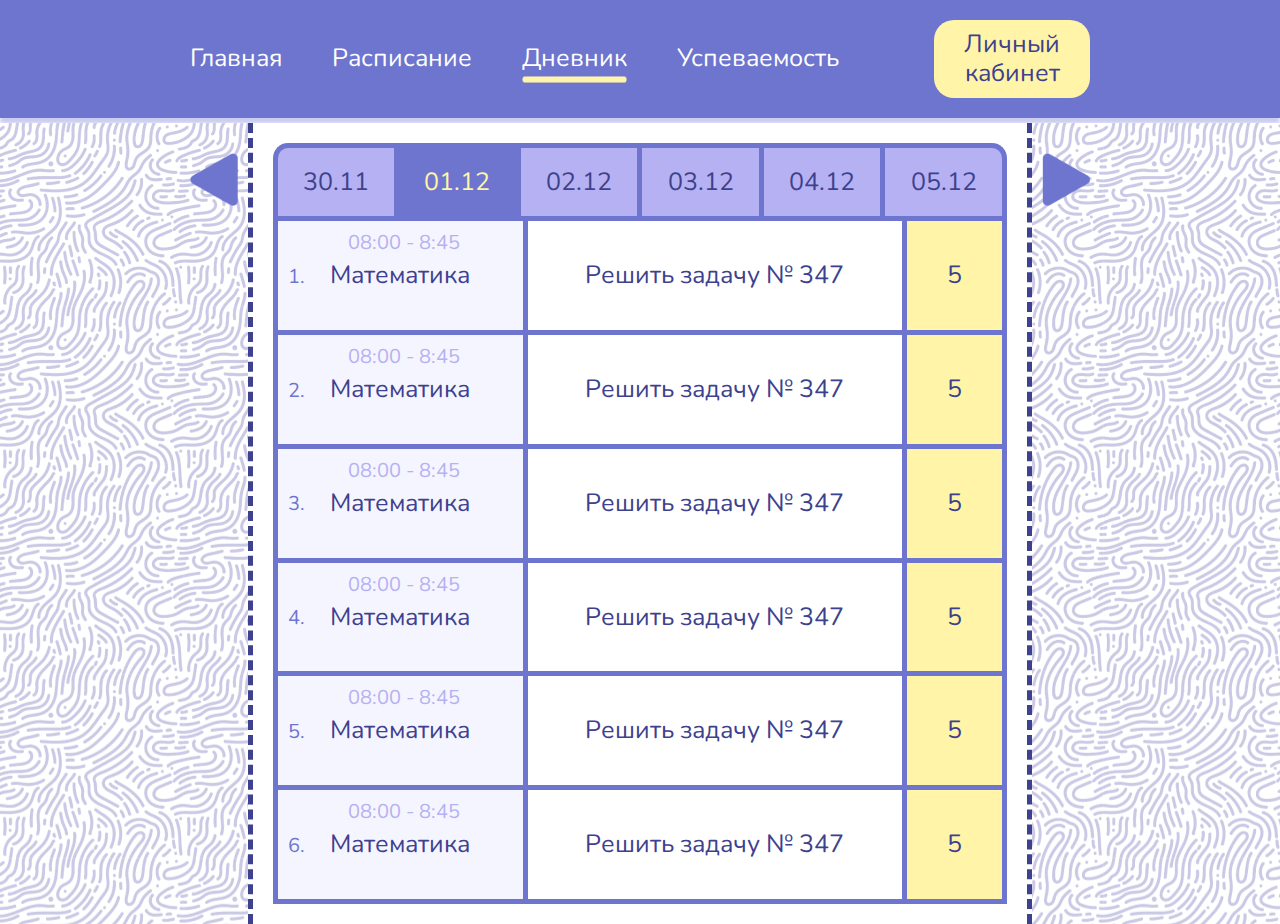
==== diary.html @ 9d90ddb5 "init project" ====
<!DOCTYPE html>
<html lang="ru">
<head>
    <meta charset="UTF-8">
    <meta http-equiv="X-UA-Compatible" content="IE=edge">
    <meta name="viewport" content="width=device-width, initial-scale=1.0">
    <link rel="stylesheet" href="css/normalize.css">
    <link rel="stylesheet" href="css/style.css">
    <link rel="stylesheet" href="css/table.css">
    <title>Дневник lite</title>
</head>
<body>
    <header class="header">
        <div class="content header-blok">
            <nav class="header-nav">
                <ul class="header-nav-list">
                    <li class="header-nav-item">
                        <a href="index.html" class="header-nav-link">Главная</a>
                    </li>
                    <li class="header-nav-item">
                        <a href="timetable.html" class="header-nav-link">Расписание</a>
                    </li>
                    <li class="header-nav-item active-list">
                        <a href="diary.html" class="header-nav-link">Дневник</a>
                    </li>
                    <li class="header-nav-item">
                        <a href="progress.html" class="header-nav-link">Успеваемость</a>
                    </li>
                </ul>
            </nav>
            <div class="header-options">
                <div class="header-options-notice"></div>
                <div class="header-options-configure"></div>
            </div>
            <a href="#" class="header_account">Личный<br>кабинет</a>
        </div>    
    </header>
    <main class="main">
        <div class="content main-content">
            <div class="left-btn"></div>
            <div class="main-blok-diary">
                <table class="main-table-date">
                    <tr>
                        <td class="table-head-item">30.11</td>
                        <td class="table-head-item head-active">01.12</td>
                        <td class="table-head-item">02.12</td>
                        <td class="table-head-item">03.12</td>
                        <td class="table-head-item">04.12</td>
                        <td class="table-head-item">05.12</td>
                    </tr>
                </table>
                <table class="main-table-lessons">
                    <tr>
                        <td class="homework-item subject">
                            <div class="subject-time">08:00 - 8:45</div>
                            <div class="subject-nam">1.</div>
                            Математика
                        </td>
                        <td class="homework-item task">Решить задачу № 347</td>
                        <td class="homework-item assessment">5</td>
                    </tr>
                    <tr>
                        <td class="homework-item subject">
                            <div class="subject-time">08:00 - 8:45</div>
                            <div class="subject-nam">2.</div>
                            Математика
                        </td>
                        <td class="homework-item task">Решить задачу № 347</td>
                        <td class="homework-item assessment">5</td>
                    </tr>
                    <tr>
                        <td class="homework-item subject">
                            <div class="subject-time">08:00 - 8:45</div>
                            <div class="subject-nam">3.</div>
                            Математика
                        </td>
                        <td class="homework-item task">Решить задачу № 347</td>
                        <td class="homework-item assessment">5</td>
                    </tr>
                    <tr>
                        <td class="homework-item subject">
                            <div class="subject-time">08:00 - 8:45</div>
                            <div class="subject-nam">4.</div>
                            Математика
                        </td>
                        <td class="homework-item task">Решить задачу № 347</td>
                        <td class="homework-item assessment">5</td>
                    </tr>
                    <tr>
                        <td class="homework-item subject">
                            <div class="subject-time">08:00 - 8:45</div>
                            <div class="subject-nam">5.</div>
                            Математика
                        </td>
                        <td class="homework-item task">Решить задачу № 347</td>
                        <td class="homework-item assessment">5</td>
                    </tr>
                    <tr>
                        <td class="homework-item subject">
                            <div class="subject-time">08:00 - 8:45</div>
                            <div class="subject-nam">6.</div>
                            Математика
                        </td>
                        <td class="homework-item task">Решить задачу № 347</td>
                        <td class="homework-item assessment">5</td>
                    </tr>
                </table>
            </div>
            <div class="right-btn"></div>
        </div>
    </main>
</body>
</html>
---- css/style.css ----
@import url('https://fonts.googleapis.com/css2?family=Nunito:wght@200;300;400;600;700;800&display=swap');

* {
    box-sizing: border-box;
}

body {
    font-family: "Nunito";
    color: #3D418E;
}

a {
    text-decoration: none;
}

.header {
    background: #6E75CE;
    box-shadow: 0px 6px 4px #CBCEF2;
    margin-bottom: 5px;
}

.content {
    margin: 0 auto;
    max-width: 900px;
}

.header-blok {
    display: flex;
    align-items: center;
    justify-content: space-between;
    padding: 20px 0;
}

.header-nav-list {
    margin: 0;
    padding: 0;
    display: flex;
    list-style: none;
}

.header-nav-item {
    border-bottom: 7px solid #6E75CE;
    border-top: 7px solid #6E75CE;
}

.header-nav-item {
    padding: 10px 0;
}

.header-nav-item:not(:last-child) {
    margin-right: 50px;
}

.header-nav-link {
    font-size: 25px;
    color: white;
}

.active-list {
    background-image: url(../img/border.png);
    background-repeat: no-repeat;
    background-size: 100% 7px;
    background-position: bottom;
}

.header-options {
    display: flex;
}

/* .header-options-configure,
.header-options-notice {
    width: 36px;
    height: 36px;
    background-size: contain;
    background-repeat: no-repeat;
    background-position: center;
}

.header-options-notice {
    margin-right: 20px;
    background-image: url(../img/notice.png)    
}

.header-options-configure {
    background-image: url(../img/configure.png);
} */

.header_account {
    padding: 10px 30px;
    text-align: center;
    font-size: 25px;
    color: #3D418E;
    border-radius: 20px;
    background: #FFF4A7;
}

.main {
    background-image: url(../img/main-bg.jpg);
}

.left-btn,
.right-btn {
    margin-top: 30px;
    width: 55px;
    height: 61px;
    background-size: contain;
    background-repeat: no-repeat;
}

.left-btn {
    margin-right: 10px;
    background-image: url(../img/left-btn.png);
}

.right-btn {
    margin-left: 10px;
    background-image: url(../img/right-btn.png);
}

.main-content {
    display: flex;
    align-items: flex-start;
    justify-content: space-between;
}

.main-blok-diary {
    padding: 20px;
    width: 100%;
    background-color: white;
    border-right: 5px dashed #3D418E;
    border-left: 5px dashed #3D418E;
}


/* @media (max-width: 1250px) {
    .header-nav-link,
    .header_account {
        font-size: 20px;
    }
    .content {
        max-width: 1000px;
    }
}

@media (max-width: 1050px) {
    .content {
        padding-right: 20px;
        padding-left: 20px;
    }
}

@media (max-width: 950px) {
    .table-date-item {
        font-size: 20px;
    }
    .homework-item {
        font-size: 20px;
    }
} */
---- css/table.css ----
table {
    border-spacing: 0px;
    width: 100%;
}

td {
    text-align: center;
    font-size: 25px;
}

.table-head-item {
    padding: 20px;
    text-align: center;
    font-size: 25px;
    border-top: 5px solid #6E75CE;
    border-left: 5px solid #6E75CE;
    background-color: #B6B1F2;
    
}

.table-head-item:first-child {
    border-top-left-radius: 15px;
}

.table-head-item:last-child {
    border-top-right-radius: 15px;
    border-right: 5px solid #6E75CE;
}

.head-active {
    background-color: #6E75CE;
    color: #FFF4A7;
}

.main-table-lessons {
    border-collapse: collapse;
}

.homework-item {
    border: 5px solid #6E75CE;
}

.subject {
    position: relative;
    padding: 40px;
    width: 250px;
    background-color: #F5F5FF;
}

.subject-time {
    position: absolute;
    font-size: 20px;
    color: #B6B1F2;
    top: 10px;
    left: 70px;
}

.subject-nam {
    position: absolute;
    font-size: 20px;
    color: #6E75CE;
    top: 40%;
    left: 10px;
}

.assessment {
    width: 100px;
    background-color: #FFF4A7;
}
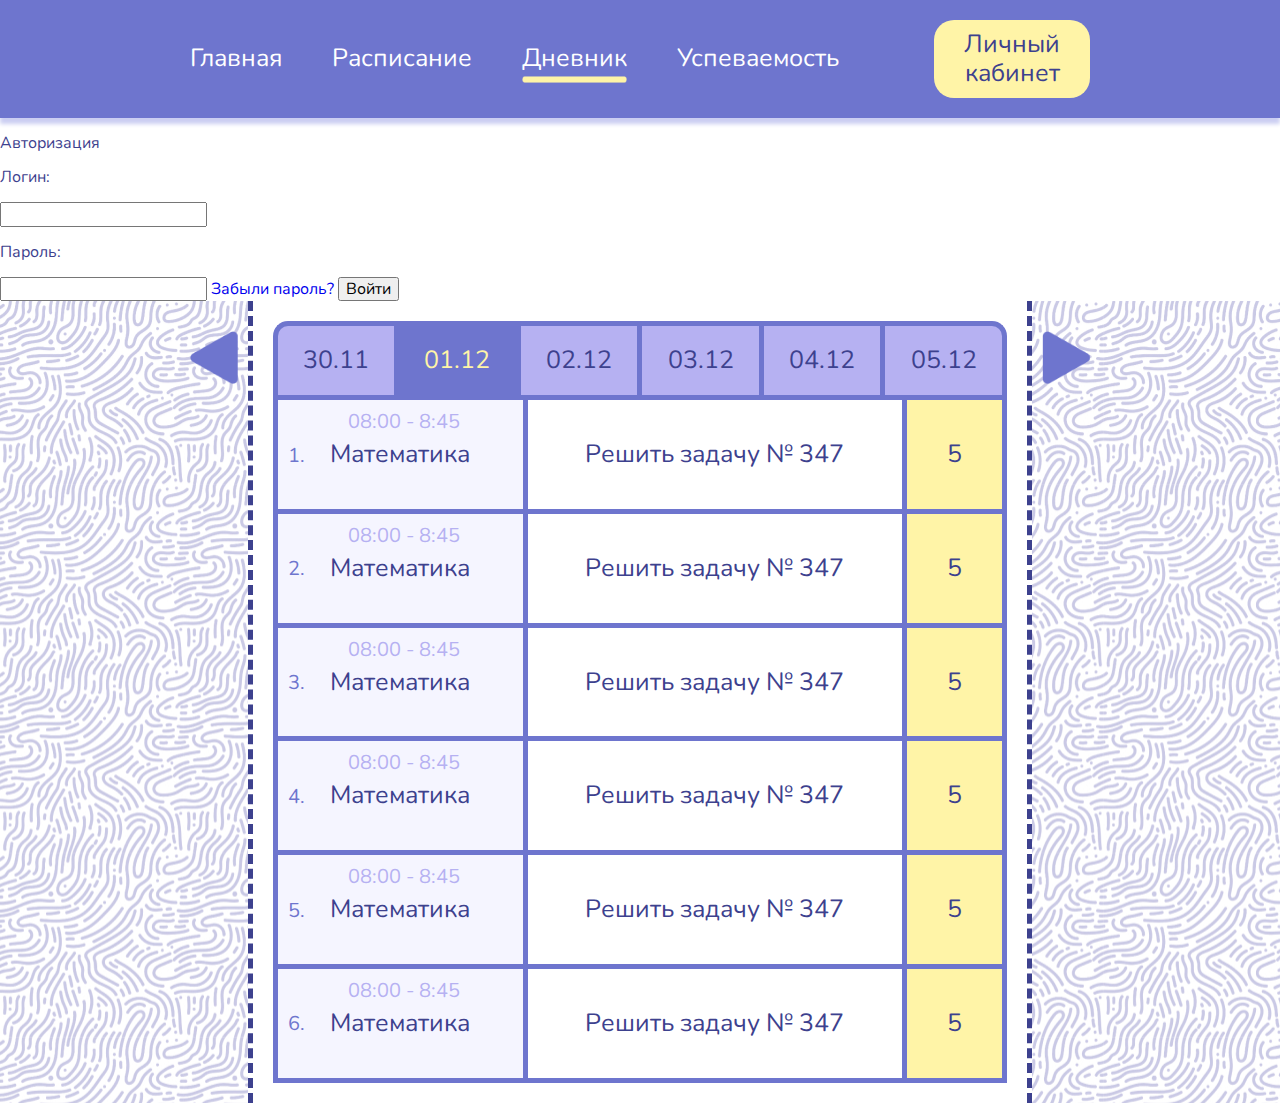
==== commit c66273aa: "add login form" ====
--- a/diary.html
+++ b/diary.html
@@ -35,11 +35,20 @@
             <a href="#" class="header_account">Личный<br>кабинет</a>
         </div>    
     </header>
+    <form class="login-desk" id="login-blok">
+        <p class="login-title">Авторизация</p>
+        <p class="login-mail-title">Логин:</p>
+        <input type="email" class="login-mail-input">
+        <p class="login-pass-title">Пароль:</p>
+        <input type="password" class="login-pass-input">
+        <a href="#" class="forget-password">Забыли пароль?</a>
+        <button class="login-btn">Войти</button>
+    </form>
     <main class="main">
         <div class="content main-content">
             <div class="left-btn"></div>
-            <div class="main-blok-diary">
-                <table class="main-table-date">
+            <div class="main-blok">
+                <table class="main-table-head">
                     <tr>
                         <td class="table-head-item">30.11</td>
                         <td class="table-head-item head-active">01.12</td>
--- a/css/style.css
+++ b/css/style.css
@@ -123,7 +123,7 @@
     justify-content: space-between;
 }
 
-.main-blok-diary {
+.main-blok {
     padding: 20px;
     width: 100%;
     background-color: white;
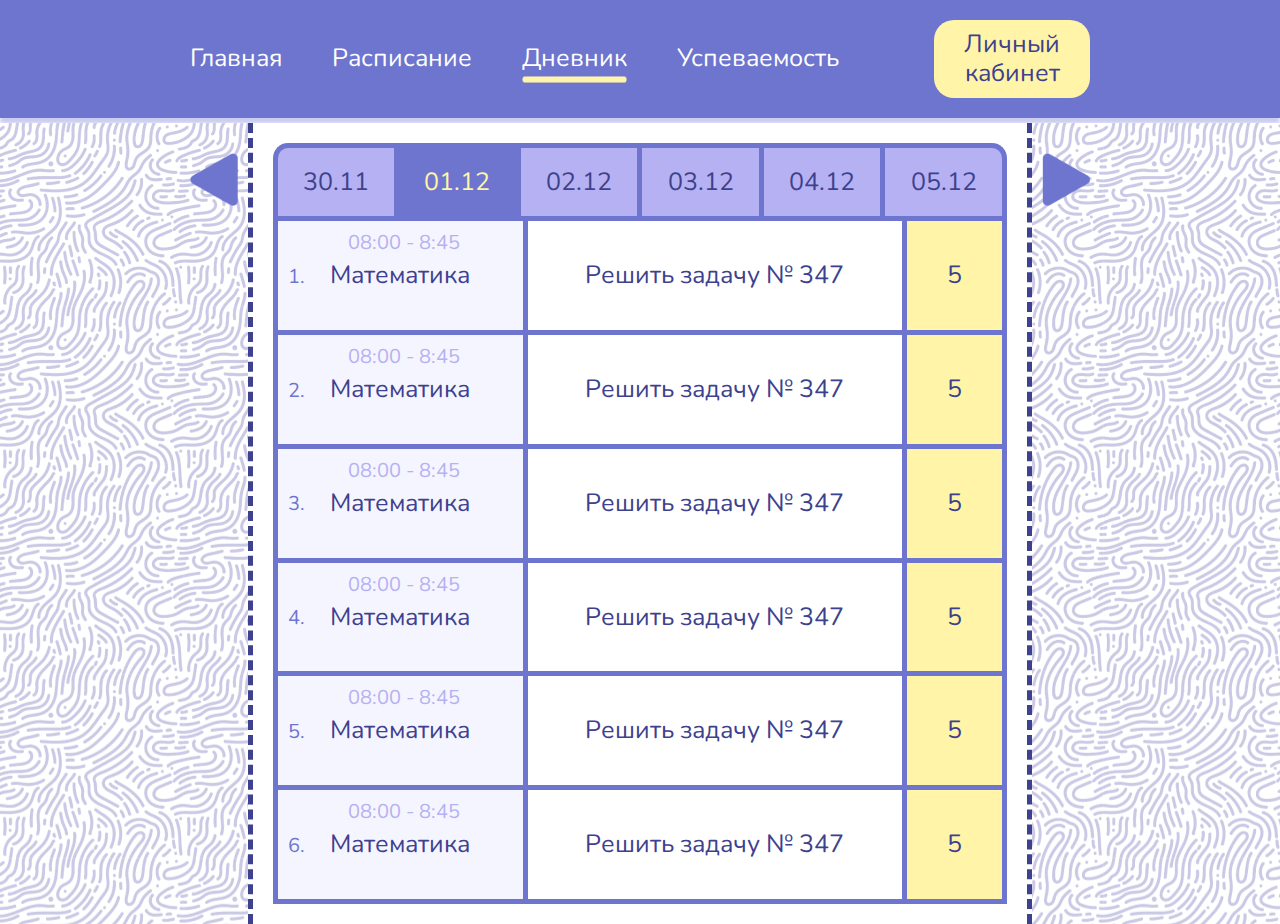
==== commit 0f522b83: "more fix" ====
--- a/diary.html
+++ b/diary.html
@@ -35,15 +35,6 @@
             <a href="#" class="header_account">Личный<br>кабинет</a>
         </div>    
     </header>
-    <form class="login-desk" id="login-blok">
-        <p class="login-title">Авторизация</p>
-        <p class="login-mail-title">Логин:</p>
-        <input type="email" class="login-mail-input">
-        <p class="login-pass-title">Пароль:</p>
-        <input type="password" class="login-pass-input">
-        <a href="#" class="forget-password">Забыли пароль?</a>
-        <button class="login-btn">Войти</button>
-    </form>
     <main class="main">
         <div class="content main-content">
             <div class="left-btn"></div>
